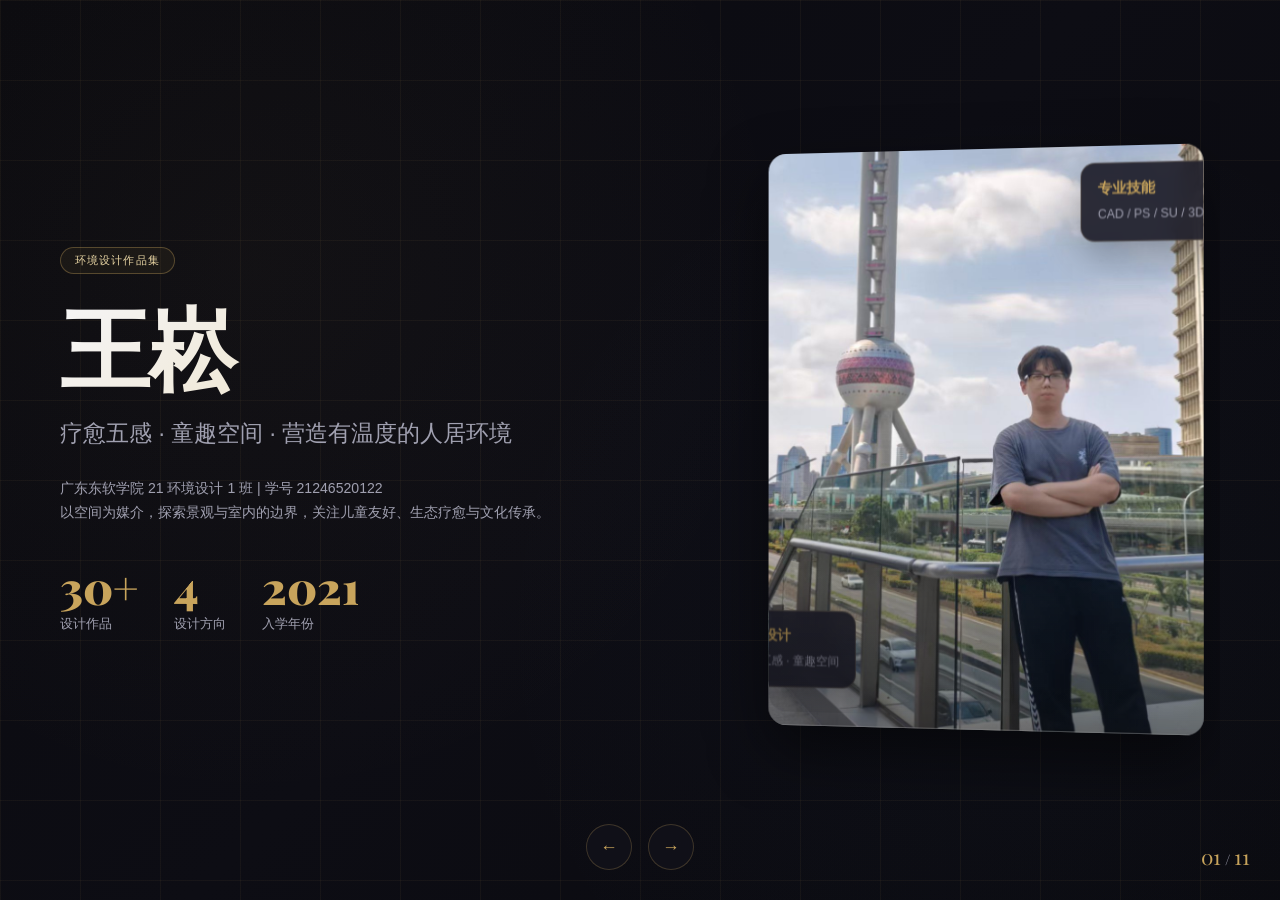
==== index.html @ 1ce25b8d "Add GitHub Pages entry" ====
<!DOCTYPE html>
<html lang="zh-CN">
  <head>
    <meta charset="UTF-8" />
    <meta name="viewport" content="width=device-width, initial-scale=1.0" />
    <meta http-equiv="refresh" content="0; url=CV02/index.html" />
    <title>王崧 | 环境设计作品集</title>
  </head>
  <body>
    <p><a href="CV02/index.html">打开王崧环境设计作品集</a></p>
  </body>
</html>
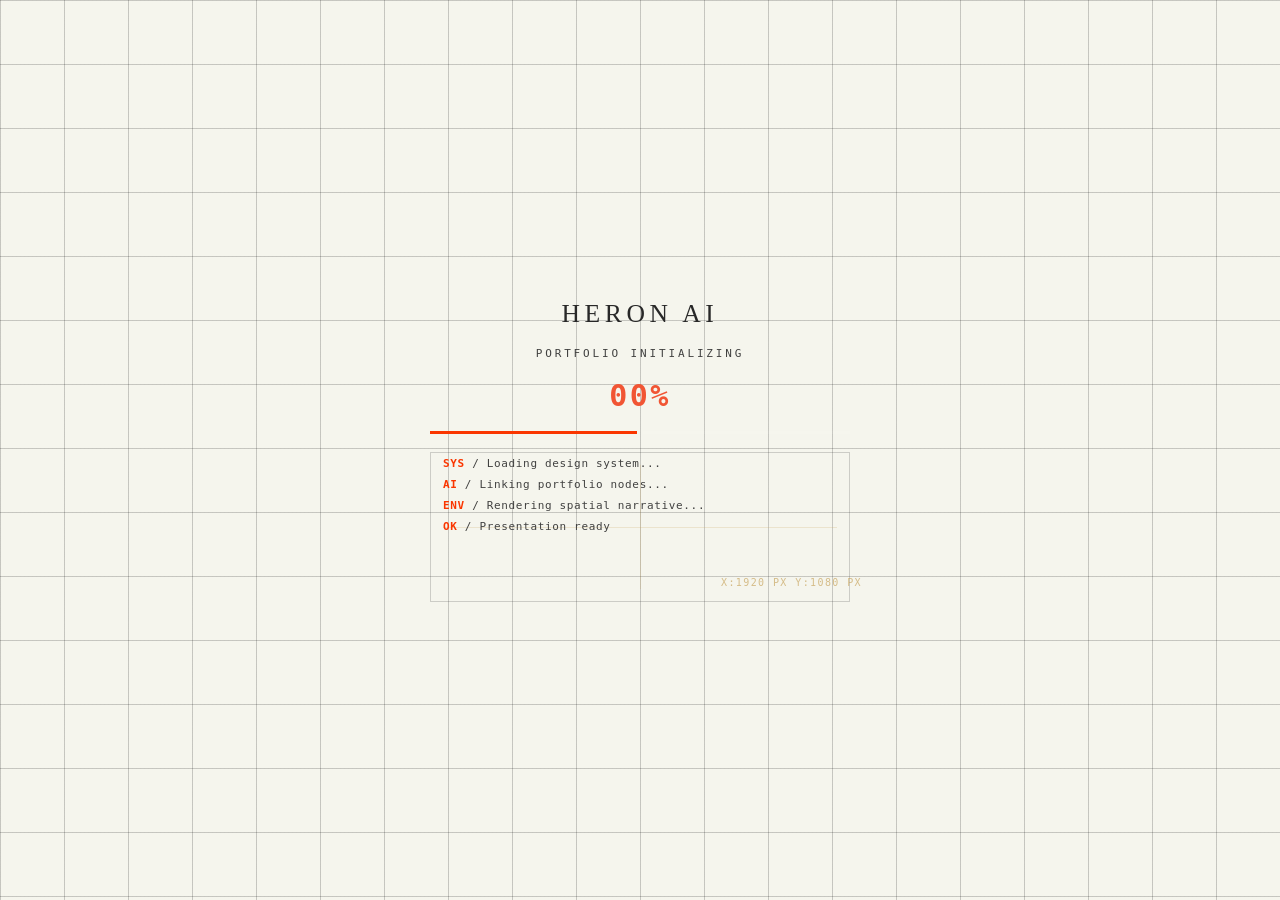
==== commit 189a8659: "Point Pages root to current portfolio" ====
--- a/index.html
+++ b/index.html
@@ -3,10 +3,10 @@
   <head>
     <meta charset="UTF-8" />
     <meta name="viewport" content="width=device-width, initial-scale=1.0" />
-    <meta http-equiv="refresh" content="0; url=CV02/index.html" />
+    <meta http-equiv="refresh" content="0; url=CV02/王崧作品集_独立版.html" />
     <title>王崧 | 环境设计作品集</title>
   </head>
   <body>
-    <p><a href="CV02/index.html">打开王崧环境设计作品集</a></p>
+    <p><a href="CV02/王崧作品集_独立版.html">打开王崧环境设计作品集</a></p>
   </body>
 </html>
